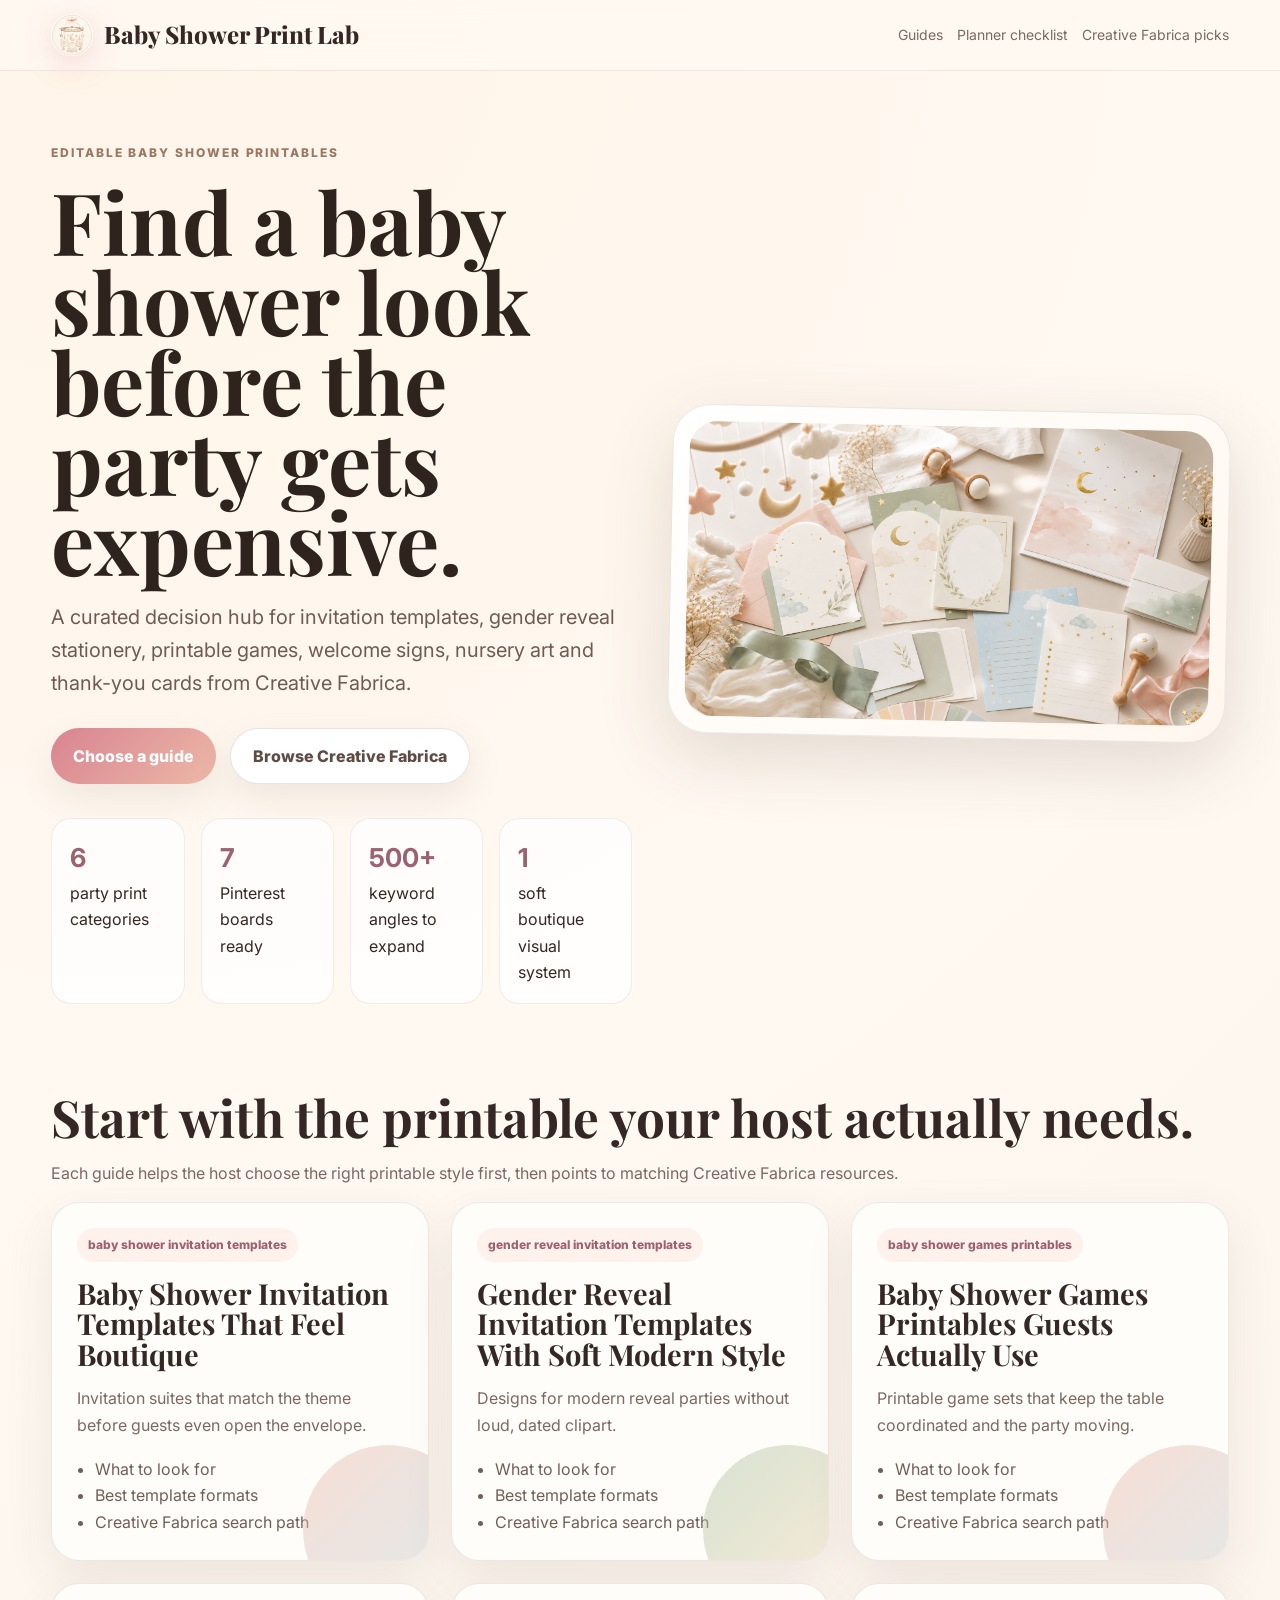
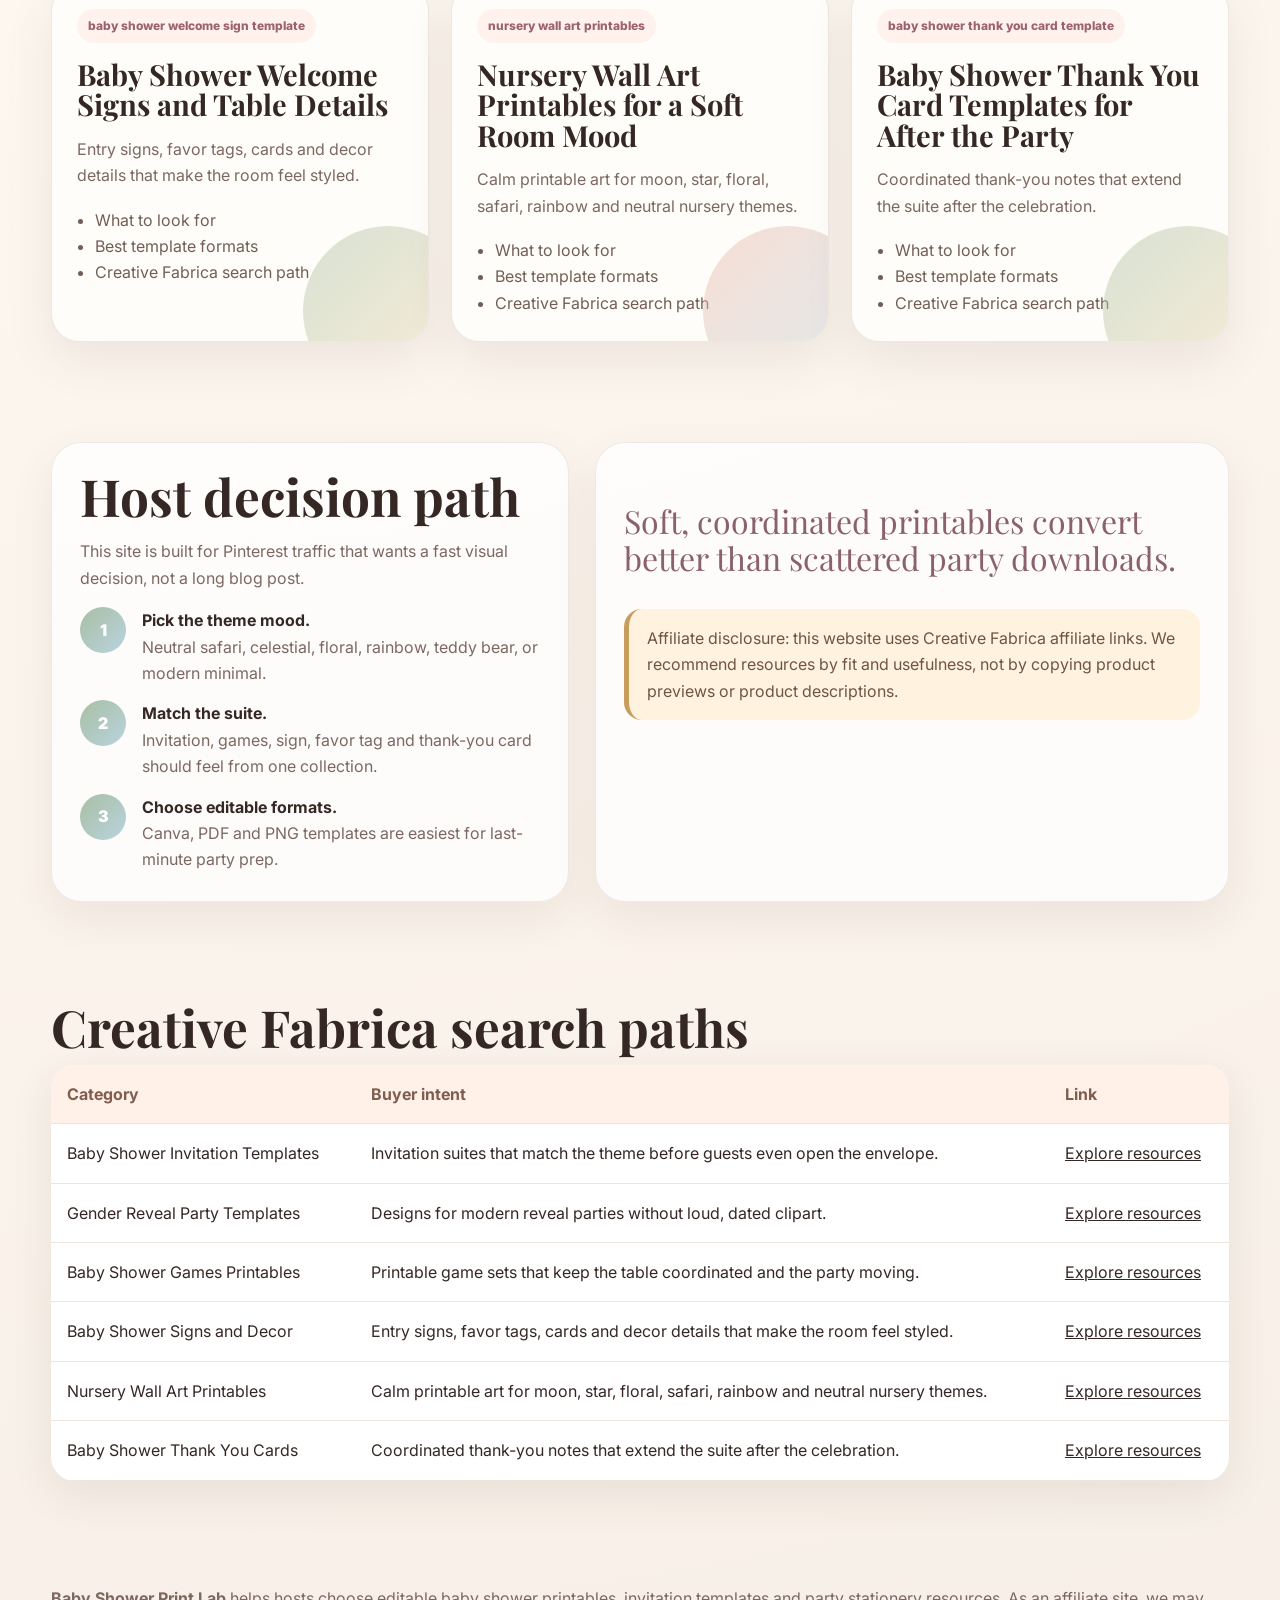
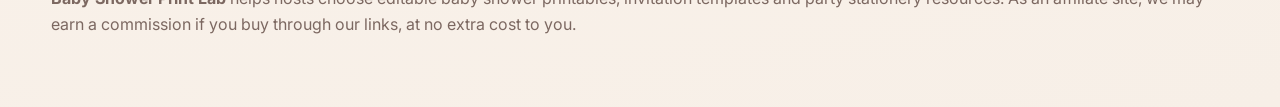
==== index.html @ a2ee2843 "Launch Baby Shower Print Lab static site" ====
<!doctype html><html lang="en"><head><meta charset="utf-8"><meta name="viewport" content="width=device-width,initial-scale=1"><title>Baby Shower Print Lab | Baby Shower Templates and Printables</title><meta name="description" content="Curated baby shower invitation templates, printable games, signs, nursery art and thank-you card resources for Pinterest hosts."><link rel="canonical" href="https://olegmat74.github.io/baby-shower-print-lab/"><meta property="og:title" content="Baby Shower Print Lab | Baby Shower Templates and Printables"><meta property="og:description" content="Curated baby shower invitation templates, printable games, signs, nursery art and thank-you card resources for Pinterest hosts."><meta property="og:image" content="https://olegmat74.github.io/baby-shower-print-lab/assets/images/cover-editorial.png"><link rel="preconnect" href="https://fonts.googleapis.com"><link rel="preconnect" href="https://fonts.gstatic.com" crossorigin><link href="https://fonts.googleapis.com/css2?family=Inter:wght@400;600;700;800;900&family=Playfair+Display:wght@700;800;900&display=swap" rel="stylesheet"><link rel="stylesheet" href="https://olegmat74.github.io/baby-shower-print-lab/assets/style.css"><script type="application/ld+json">{"@context":"https://schema.org","@type":"WebSite","name":"Baby Shower Print Lab","url":"https://olegmat74.github.io/baby-shower-print-lab/"}</script></head><body><nav class="nav"><div class="wrap"><a class="brand" href="https://olegmat74.github.io/baby-shower-print-lab/"><img src="https://olegmat74.github.io/baby-shower-print-lab/assets/images/brand-mark.png" alt="Baby Shower Print Lab mark">Baby Shower Print Lab</a><div class="navlinks"><a href="https://olegmat74.github.io/baby-shower-print-lab/#guides">Guides</a><a href="https://olegmat74.github.io/baby-shower-print-lab/#checklist">Planner checklist</a><a href="https://olegmat74.github.io/baby-shower-print-lab/#resources">Creative Fabrica picks</a></div></div></nav><main><section class="hero"><div class="wrap hero-grid"><div><div class="eyebrow">Editable baby shower printables</div><h1 class="h1">Find a baby shower look before the party gets expensive.</h1><p class="lead">A curated decision hub for invitation templates, gender reveal stationery, printable games, welcome signs, nursery art and thank-you cards from Creative Fabrica.</p><div class="cta-row"><a class="btn primary" href="#guides">Choose a guide</a><a class="btn secondary" rel="sponsored nofollow noopener" href="https://www.creativefabrica.com/ref/11046077/">Browse Creative Fabrica</a></div><div class="proof"><div><b>6</b> party print categories</div><div><b>7</b> Pinterest boards ready</div><div><b>500+</b> keyword angles to expand</div><div><b>1</b> soft boutique visual system</div></div></div><a class="hero-card" href="#guides"><img src="https://olegmat74.github.io/baby-shower-print-lab/assets/images/hero.png" alt="Baby shower stationery flat lay with invitations and printable party templates"></a></div></section><section class="section" id="guides"><div class="wrap"><h2>Start with the printable your host actually needs.</h2><p class="muted">Each guide helps the host choose the right printable style first, then points to matching Creative Fabrica resources.</p><div class="grid"><a class="tile" href="https://olegmat74.github.io/baby-shower-print-lab/baby-shower-invitations/"><span class="tag">baby shower invitation templates</span><h3>Baby Shower Invitation Templates That Feel Boutique</h3><p class="muted">Invitation suites that match the theme before guests even open the envelope.</p><ul class="mini-list"><li>What to look for</li><li>Best template formats</li><li>Creative Fabrica search path</li></ul></a><a class="tile" href="https://olegmat74.github.io/baby-shower-print-lab/gender-reveal-invitations/"><span class="tag">gender reveal invitation templates</span><h3>Gender Reveal Invitation Templates With Soft Modern Style</h3><p class="muted">Designs for modern reveal parties without loud, dated clipart.</p><ul class="mini-list"><li>What to look for</li><li>Best template formats</li><li>Creative Fabrica search path</li></ul></a><a class="tile" href="https://olegmat74.github.io/baby-shower-print-lab/baby-shower-games-printables/"><span class="tag">baby shower games printables</span><h3>Baby Shower Games Printables Guests Actually Use</h3><p class="muted">Printable game sets that keep the table coordinated and the party moving.</p><ul class="mini-list"><li>What to look for</li><li>Best template formats</li><li>Creative Fabrica search path</li></ul></a><a class="tile" href="https://olegmat74.github.io/baby-shower-print-lab/baby-shower-welcome-signs/"><span class="tag">baby shower welcome sign template</span><h3>Baby Shower Welcome Signs and Table Details</h3><p class="muted">Entry signs, favor tags, cards and decor details that make the room feel styled.</p><ul class="mini-list"><li>What to look for</li><li>Best template formats</li><li>Creative Fabrica search path</li></ul></a><a class="tile" href="https://olegmat74.github.io/baby-shower-print-lab/nursery-wall-art-printables/"><span class="tag">nursery wall art printables</span><h3>Nursery Wall Art Printables for a Soft Room Mood</h3><p class="muted">Calm printable art for moon, star, floral, safari, rainbow and neutral nursery themes.</p><ul class="mini-list"><li>What to look for</li><li>Best template formats</li><li>Creative Fabrica search path</li></ul></a><a class="tile" href="https://olegmat74.github.io/baby-shower-print-lab/baby-shower-thank-you-cards/"><span class="tag">baby shower thank you card template</span><h3>Baby Shower Thank You Card Templates for After the Party</h3><p class="muted">Coordinated thank-you notes that extend the suite after the celebration.</p><ul class="mini-list"><li>What to look for</li><li>Best template formats</li><li>Creative Fabrica search path</li></ul></a></div></div></section><section class="section" id="checklist"><div class="wrap split"><div class="panel"><h2>Host decision path</h2><p class="muted">This site is built for Pinterest traffic that wants a fast visual decision, not a long blog post.</p><div class="steps"><div class="step"><div><strong>Pick the theme mood.</strong><br><span class="muted">Neutral safari, celestial, floral, rainbow, teddy bear, or modern minimal.</span></div></div><div class="step"><div><strong>Match the suite.</strong><br><span class="muted">Invitation, games, sign, favor tag and thank-you card should feel from one collection.</span></div></div><div class="step"><div><strong>Choose editable formats.</strong><br><span class="muted">Canva, PDF and PNG templates are easiest for last-minute party prep.</span></div></div></div></div><div class="panel"><p class="quote">Soft, coordinated printables convert better than scattered party downloads.</p><p class="disclosure">Affiliate disclosure: this website uses Creative Fabrica affiliate links. We recommend resources by fit and usefulness, not by copying product previews or product descriptions.</p></div></div></section><section class="section" id="resources"><div class="wrap"><h2>Creative Fabrica search paths</h2><table class="resource-table"><thead><tr><th>Category</th><th>Buyer intent</th><th>Link</th></tr></thead><tbody><tr><td data-label="Category">Baby Shower Invitation Templates</td><td data-label="Buyer intent">Invitation suites that match the theme before guests even open the envelope.</td><td data-label="Link"><a rel="sponsored nofollow noopener" href="https://www.creativefabrica.com/search/?query=baby%20shower%20invitation&ref=11046077">Explore resources</a></td></tr><tr><td data-label="Category">Gender Reveal Party Templates</td><td data-label="Buyer intent">Designs for modern reveal parties without loud, dated clipart.</td><td data-label="Link"><a rel="sponsored nofollow noopener" href="https://www.creativefabrica.com/search/?query=gender%20reveal%20invitation&ref=11046077">Explore resources</a></td></tr><tr><td data-label="Category">Baby Shower Games Printables</td><td data-label="Buyer intent">Printable game sets that keep the table coordinated and the party moving.</td><td data-label="Link"><a rel="sponsored nofollow noopener" href="https://www.creativefabrica.com/search/?query=baby%20shower%20games&ref=11046077">Explore resources</a></td></tr><tr><td data-label="Category">Baby Shower Signs and Decor</td><td data-label="Buyer intent">Entry signs, favor tags, cards and decor details that make the room feel styled.</td><td data-label="Link"><a rel="sponsored nofollow noopener" href="https://www.creativefabrica.com/search/?query=baby%20shower%20welcome%20sign&ref=11046077">Explore resources</a></td></tr><tr><td data-label="Category">Nursery Wall Art Printables</td><td data-label="Buyer intent">Calm printable art for moon, star, floral, safari, rainbow and neutral nursery themes.</td><td data-label="Link"><a rel="sponsored nofollow noopener" href="https://www.creativefabrica.com/search/?query=nursery%20wall%20art&ref=11046077">Explore resources</a></td></tr><tr><td data-label="Category">Baby Shower Thank You Cards</td><td data-label="Buyer intent">Coordinated thank-you notes that extend the suite after the celebration.</td><td data-label="Link"><a rel="sponsored nofollow noopener" href="https://www.creativefabrica.com/search/?query=baby%20shower%20thank%20you%20card&ref=11046077">Explore resources</a></td></tr></tbody></table></div></section></main><footer class="footer"><div class="wrap"><p><strong>Baby Shower Print Lab</strong> helps hosts choose editable baby shower printables, invitation templates and party stationery resources. As an affiliate site, we may earn a commission if you buy through our links, at no extra cost to you.</p></div></footer></body></html>
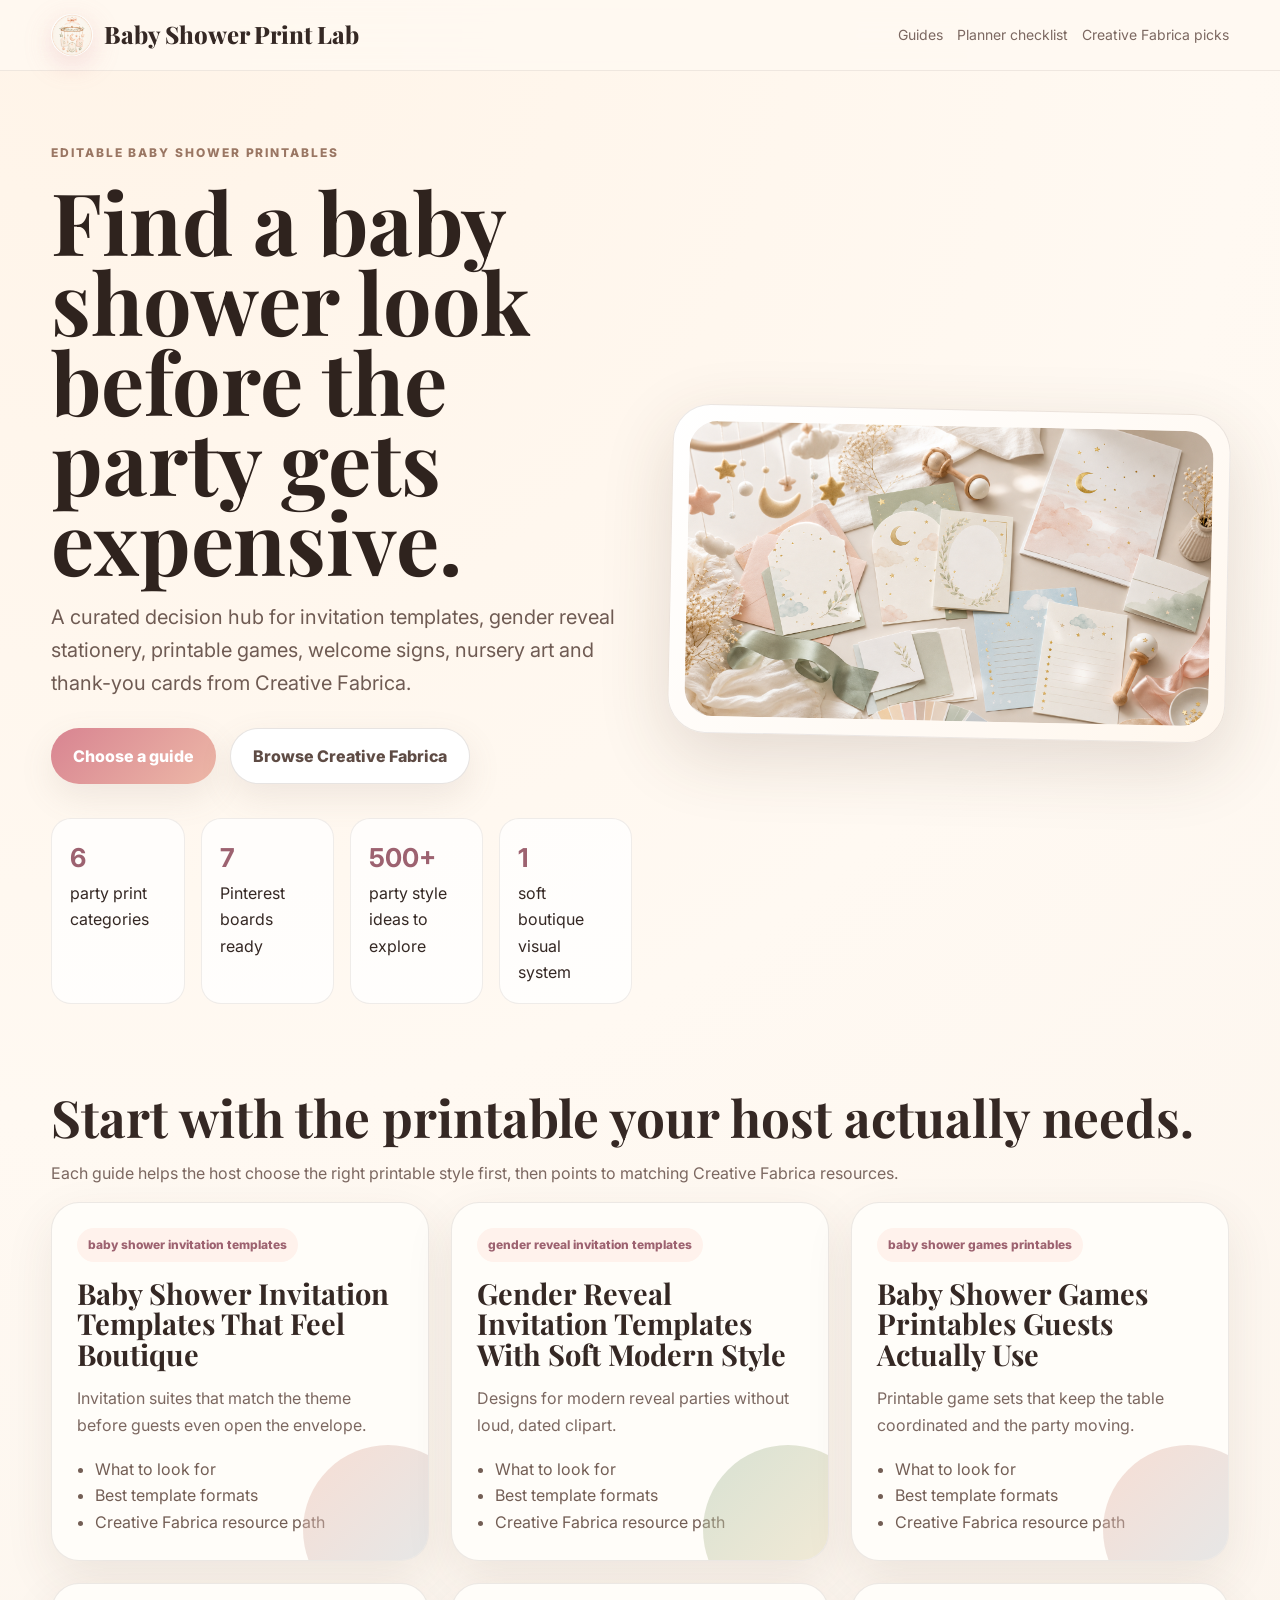
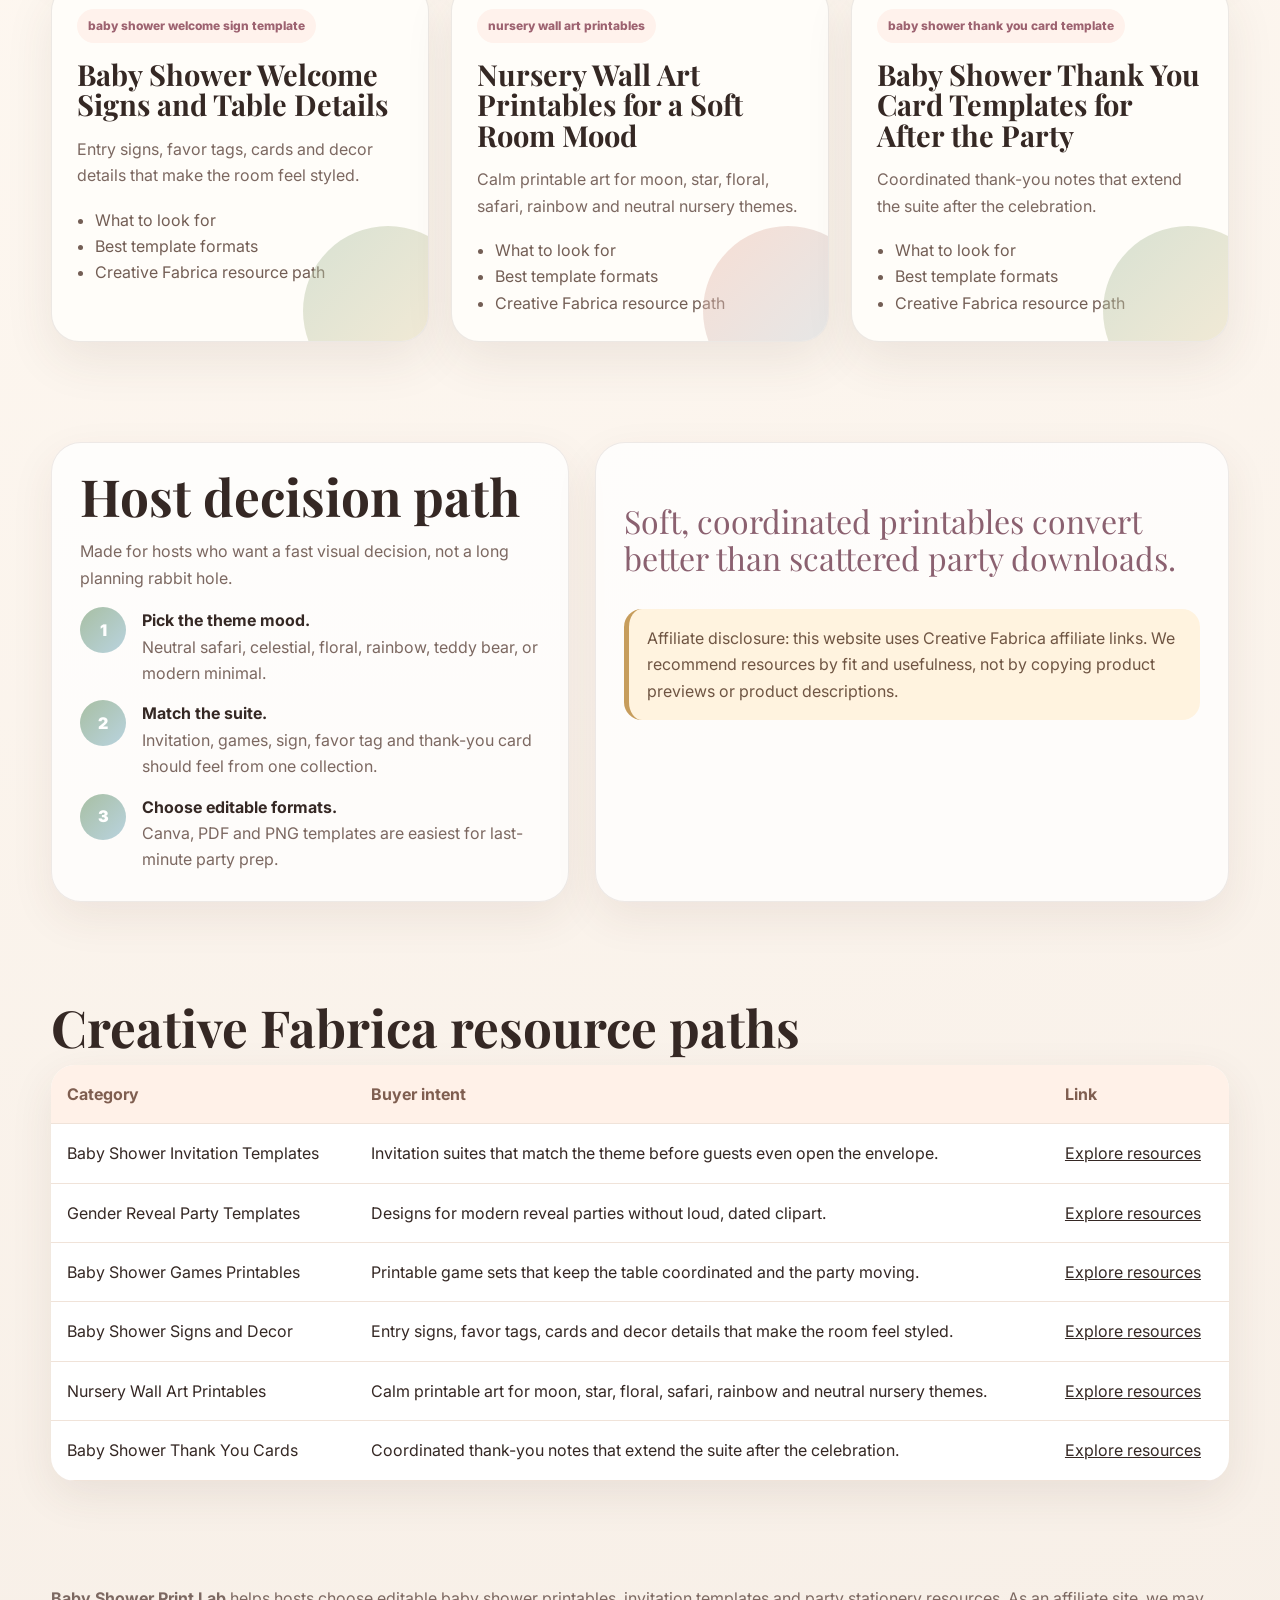
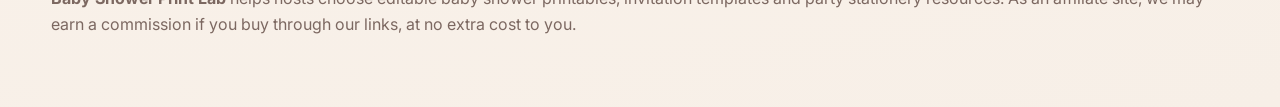
==== commit c9dbcbb2: "Polish visitor-facing copy" ====
--- a/index.html
+++ b/index.html
@@ -1 +1 @@
-<!doctype html><html lang="en"><head><meta charset="utf-8"><meta name="viewport" content="width=device-width,initial-scale=1"><title>Baby Shower Print Lab | Baby Shower Templates and Printables</title><meta name="description" content="Curated baby shower invitation templates, printable games, signs, nursery art and thank-you card resources for Pinterest hosts."><link rel="canonical" href="https://olegmat74.github.io/baby-shower-print-lab/"><meta property="og:title" content="Baby Shower Print Lab | Baby Shower Templates and Printables"><meta property="og:description" content="Curated baby shower invitation templates, printable games, signs, nursery art and thank-you card resources for Pinterest hosts."><meta property="og:image" content="https://olegmat74.github.io/baby-shower-print-lab/assets/images/cover-editorial.png"><link rel="preconnect" href="https://fonts.googleapis.com"><link rel="preconnect" href="https://fonts.gstatic.com" crossorigin><link href="https://fonts.googleapis.com/css2?family=Inter:wght@400;600;700;800;900&family=Playfair+Display:wght@700;800;900&display=swap" rel="stylesheet"><link rel="stylesheet" href="https://olegmat74.github.io/baby-shower-print-lab/assets/style.css"><script type="application/ld+json">{"@context":"https://schema.org","@type":"WebSite","name":"Baby Shower Print Lab","url":"https://olegmat74.github.io/baby-shower-print-lab/"}</script></head><body><nav class="nav"><div class="wrap"><a class="brand" href="https://olegmat74.github.io/baby-shower-print-lab/"><img src="https://olegmat74.github.io/baby-shower-print-lab/assets/images/brand-mark.png" alt="Baby Shower Print Lab mark">Baby Shower Print Lab</a><div class="navlinks"><a href="https://olegmat74.github.io/baby-shower-print-lab/#guides">Guides</a><a href="https://olegmat74.github.io/baby-shower-print-lab/#checklist">Planner checklist</a><a href="https://olegmat74.github.io/baby-shower-print-lab/#resources">Creative Fabrica picks</a></div></div></nav><main><section class="hero"><div class="wrap hero-grid"><div><div class="eyebrow">Editable baby shower printables</div><h1 class="h1">Find a baby shower look before the party gets expensive.</h1><p class="lead">A curated decision hub for invitation templates, gender reveal stationery, printable games, welcome signs, nursery art and thank-you cards from Creative Fabrica.</p><div class="cta-row"><a class="btn primary" href="#guides">Choose a guide</a><a class="btn secondary" rel="sponsored nofollow noopener" href="https://www.creativefabrica.com/ref/11046077/">Browse Creative Fabrica</a></div><div class="proof"><div><b>6</b> party print categories</div><div><b>7</b> Pinterest boards ready</div><div><b>500+</b> keyword angles to expand</div><div><b>1</b> soft boutique visual system</div></div></div><a class="hero-card" href="#guides"><img src="https://olegmat74.github.io/baby-shower-print-lab/assets/images/hero.png" alt="Baby shower stationery flat lay with invitations and printable party templates"></a></div></section><section class="section" id="guides"><div class="wrap"><h2>Start with the printable your host actually needs.</h2><p class="muted">Each guide helps the host choose the right printable style first, then points to matching Creative Fabrica resources.</p><div class="grid"><a class="tile" href="https://olegmat74.github.io/baby-shower-print-lab/baby-shower-invitations/"><span class="tag">baby shower invitation templates</span><h3>Baby Shower Invitation Templates That Feel Boutique</h3><p class="muted">Invitation suites that match the theme before guests even open the envelope.</p><ul class="mini-list"><li>What to look for</li><li>Best template formats</li><li>Creative Fabrica search path</li></ul></a><a class="tile" href="https://olegmat74.github.io/baby-shower-print-lab/gender-reveal-invitations/"><span class="tag">gender reveal invitation templates</span><h3>Gender Reveal Invitation Templates With Soft Modern Style</h3><p class="muted">Designs for modern reveal parties without loud, dated clipart.</p><ul class="mini-list"><li>What to look for</li><li>Best template formats</li><li>Creative Fabrica search path</li></ul></a><a class="tile" href="https://olegmat74.github.io/baby-shower-print-lab/baby-shower-games-printables/"><span class="tag">baby shower games printables</span><h3>Baby Shower Games Printables Guests Actually Use</h3><p class="muted">Printable game sets that keep the table coordinated and the party moving.</p><ul class="mini-list"><li>What to look for</li><li>Best template formats</li><li>Creative Fabrica search path</li></ul></a><a class="tile" href="https://olegmat74.github.io/baby-shower-print-lab/baby-shower-welcome-signs/"><span class="tag">baby shower welcome sign template</span><h3>Baby Shower Welcome Signs and Table Details</h3><p class="muted">Entry signs, favor tags, cards and decor details that make the room feel styled.</p><ul class="mini-list"><li>What to look for</li><li>Best template formats</li><li>Creative Fabrica search path</li></ul></a><a class="tile" href="https://olegmat74.github.io/baby-shower-print-lab/nursery-wall-art-printables/"><span class="tag">nursery wall art printables</span><h3>Nursery Wall Art Printables for a Soft Room Mood</h3><p class="muted">Calm printable art for moon, star, floral, safari, rainbow and neutral nursery themes.</p><ul class="mini-list"><li>What to look for</li><li>Best template formats</li><li>Creative Fabrica search path</li></ul></a><a class="tile" href="https://olegmat74.github.io/baby-shower-print-lab/baby-shower-thank-you-cards/"><span class="tag">baby shower thank you card template</span><h3>Baby Shower Thank You Card Templates for After the Party</h3><p class="muted">Coordinated thank-you notes that extend the suite after the celebration.</p><ul class="mini-list"><li>What to look for</li><li>Best template formats</li><li>Creative Fabrica search path</li></ul></a></div></div></section><section class="section" id="checklist"><div class="wrap split"><div class="panel"><h2>Host decision path</h2><p class="muted">This site is built for Pinterest traffic that wants a fast visual decision, not a long blog post.</p><div class="steps"><div class="step"><div><strong>Pick the theme mood.</strong><br><span class="muted">Neutral safari, celestial, floral, rainbow, teddy bear, or modern minimal.</span></div></div><div class="step"><div><strong>Match the suite.</strong><br><span class="muted">Invitation, games, sign, favor tag and thank-you card should feel from one collection.</span></div></div><div class="step"><div><strong>Choose editable formats.</strong><br><span class="muted">Canva, PDF and PNG templates are easiest for last-minute party prep.</span></div></div></div></div><div class="panel"><p class="quote">Soft, coordinated printables convert better than scattered party downloads.</p><p class="disclosure">Affiliate disclosure: this website uses Creative Fabrica affiliate links. We recommend resources by fit and usefulness, not by copying product previews or product descriptions.</p></div></div></section><section class="section" id="resources"><div class="wrap"><h2>Creative Fabrica search paths</h2><table class="resource-table"><thead><tr><th>Category</th><th>Buyer intent</th><th>Link</th></tr></thead><tbody><tr><td data-label="Category">Baby Shower Invitation Templates</td><td data-label="Buyer intent">Invitation suites that match the theme before guests even open the envelope.</td><td data-label="Link"><a rel="sponsored nofollow noopener" href="https://www.creativefabrica.com/search/?query=baby%20shower%20invitation&ref=11046077">Explore resources</a></td></tr><tr><td data-label="Category">Gender Reveal Party Templates</td><td data-label="Buyer intent">Designs for modern reveal parties without loud, dated clipart.</td><td data-label="Link"><a rel="sponsored nofollow noopener" href="https://www.creativefabrica.com/search/?query=gender%20reveal%20invitation&ref=11046077">Explore resources</a></td></tr><tr><td data-label="Category">Baby Shower Games Printables</td><td data-label="Buyer intent">Printable game sets that keep the table coordinated and the party moving.</td><td data-label="Link"><a rel="sponsored nofollow noopener" href="https://www.creativefabrica.com/search/?query=baby%20shower%20games&ref=11046077">Explore resources</a></td></tr><tr><td data-label="Category">Baby Shower Signs and Decor</td><td data-label="Buyer intent">Entry signs, favor tags, cards and decor details that make the room feel styled.</td><td data-label="Link"><a rel="sponsored nofollow noopener" href="https://www.creativefabrica.com/search/?query=baby%20shower%20welcome%20sign&ref=11046077">Explore resources</a></td></tr><tr><td data-label="Category">Nursery Wall Art Printables</td><td data-label="Buyer intent">Calm printable art for moon, star, floral, safari, rainbow and neutral nursery themes.</td><td data-label="Link"><a rel="sponsored nofollow noopener" href="https://www.creativefabrica.com/search/?query=nursery%20wall%20art&ref=11046077">Explore resources</a></td></tr><tr><td data-label="Category">Baby Shower Thank You Cards</td><td data-label="Buyer intent">Coordinated thank-you notes that extend the suite after the celebration.</td><td data-label="Link"><a rel="sponsored nofollow noopener" href="https://www.creativefabrica.com/search/?query=baby%20shower%20thank%20you%20card&ref=11046077">Explore resources</a></td></tr></tbody></table></div></section></main><footer class="footer"><div class="wrap"><p><strong>Baby Shower Print Lab</strong> helps hosts choose editable baby shower printables, invitation templates and party stationery resources. As an affiliate site, we may earn a commission if you buy through our links, at no extra cost to you.</p></div></footer></body></html>+<!doctype html><html lang="en"><head><meta charset="utf-8"><meta name="viewport" content="width=device-width,initial-scale=1"><title>Baby Shower Print Lab | Baby Shower Templates and Printables</title><meta name="description" content="Curated baby shower invitation templates, printable games, signs, nursery art and thank-you card resources for Pinterest hosts."><link rel="canonical" href="https://olegmat74.github.io/baby-shower-print-lab/"><meta property="og:title" content="Baby Shower Print Lab | Baby Shower Templates and Printables"><meta property="og:description" content="Curated baby shower invitation templates, printable games, signs, nursery art and thank-you card resources for Pinterest hosts."><meta property="og:image" content="https://olegmat74.github.io/baby-shower-print-lab/assets/images/cover-editorial.png"><link rel="preconnect" href="https://fonts.googleapis.com"><link rel="preconnect" href="https://fonts.gstatic.com" crossorigin><link href="https://fonts.googleapis.com/css2?family=Inter:wght@400;600;700;800;900&family=Playfair+Display:wght@700;800;900&display=swap" rel="stylesheet"><link rel="stylesheet" href="https://olegmat74.github.io/baby-shower-print-lab/assets/style.css"><script type="application/ld+json">{"@context":"https://schema.org","@type":"WebSite","name":"Baby Shower Print Lab","url":"https://olegmat74.github.io/baby-shower-print-lab/"}</script></head><body><nav class="nav"><div class="wrap"><a class="brand" href="https://olegmat74.github.io/baby-shower-print-lab/"><img src="https://olegmat74.github.io/baby-shower-print-lab/assets/images/brand-mark.png" alt="Baby Shower Print Lab mark">Baby Shower Print Lab</a><div class="navlinks"><a href="https://olegmat74.github.io/baby-shower-print-lab/#guides">Guides</a><a href="https://olegmat74.github.io/baby-shower-print-lab/#checklist">Planner checklist</a><a href="https://olegmat74.github.io/baby-shower-print-lab/#resources">Creative Fabrica picks</a></div></div></nav><main><section class="hero"><div class="wrap hero-grid"><div><div class="eyebrow">Editable baby shower printables</div><h1 class="h1">Find a baby shower look before the party gets expensive.</h1><p class="lead">A curated decision hub for invitation templates, gender reveal stationery, printable games, welcome signs, nursery art and thank-you cards from Creative Fabrica.</p><div class="cta-row"><a class="btn primary" href="#guides">Choose a guide</a><a class="btn secondary" rel="sponsored nofollow noopener" href="https://www.creativefabrica.com/ref/11046077/">Browse Creative Fabrica</a></div><div class="proof"><div><b>6</b> party print categories</div><div><b>7</b> Pinterest boards ready</div><div><b>500+</b> party style ideas to explore</div><div><b>1</b> soft boutique visual system</div></div></div><a class="hero-card" href="#guides"><img src="https://olegmat74.github.io/baby-shower-print-lab/assets/images/hero.png" alt="Baby shower stationery flat lay with invitations and printable party templates"></a></div></section><section class="section" id="guides"><div class="wrap"><h2>Start with the printable your host actually needs.</h2><p class="muted">Each guide helps the host choose the right printable style first, then points to matching Creative Fabrica resources.</p><div class="grid"><a class="tile" href="https://olegmat74.github.io/baby-shower-print-lab/baby-shower-invitations/"><span class="tag">baby shower invitation templates</span><h3>Baby Shower Invitation Templates That Feel Boutique</h3><p class="muted">Invitation suites that match the theme before guests even open the envelope.</p><ul class="mini-list"><li>What to look for</li><li>Best template formats</li><li>Creative Fabrica resource path</li></ul></a><a class="tile" href="https://olegmat74.github.io/baby-shower-print-lab/gender-reveal-invitations/"><span class="tag">gender reveal invitation templates</span><h3>Gender Reveal Invitation Templates With Soft Modern Style</h3><p class="muted">Designs for modern reveal parties without loud, dated clipart.</p><ul class="mini-list"><li>What to look for</li><li>Best template formats</li><li>Creative Fabrica resource path</li></ul></a><a class="tile" href="https://olegmat74.github.io/baby-shower-print-lab/baby-shower-games-printables/"><span class="tag">baby shower games printables</span><h3>Baby Shower Games Printables Guests Actually Use</h3><p class="muted">Printable game sets that keep the table coordinated and the party moving.</p><ul class="mini-list"><li>What to look for</li><li>Best template formats</li><li>Creative Fabrica resource path</li></ul></a><a class="tile" href="https://olegmat74.github.io/baby-shower-print-lab/baby-shower-welcome-signs/"><span class="tag">baby shower welcome sign template</span><h3>Baby Shower Welcome Signs and Table Details</h3><p class="muted">Entry signs, favor tags, cards and decor details that make the room feel styled.</p><ul class="mini-list"><li>What to look for</li><li>Best template formats</li><li>Creative Fabrica resource path</li></ul></a><a class="tile" href="https://olegmat74.github.io/baby-shower-print-lab/nursery-wall-art-printables/"><span class="tag">nursery wall art printables</span><h3>Nursery Wall Art Printables for a Soft Room Mood</h3><p class="muted">Calm printable art for moon, star, floral, safari, rainbow and neutral nursery themes.</p><ul class="mini-list"><li>What to look for</li><li>Best template formats</li><li>Creative Fabrica resource path</li></ul></a><a class="tile" href="https://olegmat74.github.io/baby-shower-print-lab/baby-shower-thank-you-cards/"><span class="tag">baby shower thank you card template</span><h3>Baby Shower Thank You Card Templates for After the Party</h3><p class="muted">Coordinated thank-you notes that extend the suite after the celebration.</p><ul class="mini-list"><li>What to look for</li><li>Best template formats</li><li>Creative Fabrica resource path</li></ul></a></div></div></section><section class="section" id="checklist"><div class="wrap split"><div class="panel"><h2>Host decision path</h2><p class="muted">Made for hosts who want a fast visual decision, not a long planning rabbit hole.</p><div class="steps"><div class="step"><div><strong>Pick the theme mood.</strong><br><span class="muted">Neutral safari, celestial, floral, rainbow, teddy bear, or modern minimal.</span></div></div><div class="step"><div><strong>Match the suite.</strong><br><span class="muted">Invitation, games, sign, favor tag and thank-you card should feel from one collection.</span></div></div><div class="step"><div><strong>Choose editable formats.</strong><br><span class="muted">Canva, PDF and PNG templates are easiest for last-minute party prep.</span></div></div></div></div><div class="panel"><p class="quote">Soft, coordinated printables convert better than scattered party downloads.</p><p class="disclosure">Affiliate disclosure: this website uses Creative Fabrica affiliate links. We recommend resources by fit and usefulness, not by copying product previews or product descriptions.</p></div></div></section><section class="section" id="resources"><div class="wrap"><h2>Creative Fabrica resource paths</h2><table class="resource-table"><thead><tr><th>Category</th><th>Buyer intent</th><th>Link</th></tr></thead><tbody><tr><td data-label="Category">Baby Shower Invitation Templates</td><td data-label="Buyer intent">Invitation suites that match the theme before guests even open the envelope.</td><td data-label="Link"><a rel="sponsored nofollow noopener" href="https://www.creativefabrica.com/search/?query=baby%20shower%20invitation&ref=11046077">Explore resources</a></td></tr><tr><td data-label="Category">Gender Reveal Party Templates</td><td data-label="Buyer intent">Designs for modern reveal parties without loud, dated clipart.</td><td data-label="Link"><a rel="sponsored nofollow noopener" href="https://www.creativefabrica.com/search/?query=gender%20reveal%20invitation&ref=11046077">Explore resources</a></td></tr><tr><td data-label="Category">Baby Shower Games Printables</td><td data-label="Buyer intent">Printable game sets that keep the table coordinated and the party moving.</td><td data-label="Link"><a rel="sponsored nofollow noopener" href="https://www.creativefabrica.com/search/?query=baby%20shower%20games&ref=11046077">Explore resources</a></td></tr><tr><td data-label="Category">Baby Shower Signs and Decor</td><td data-label="Buyer intent">Entry signs, favor tags, cards and decor details that make the room feel styled.</td><td data-label="Link"><a rel="sponsored nofollow noopener" href="https://www.creativefabrica.com/search/?query=baby%20shower%20welcome%20sign&ref=11046077">Explore resources</a></td></tr><tr><td data-label="Category">Nursery Wall Art Printables</td><td data-label="Buyer intent">Calm printable art for moon, star, floral, safari, rainbow and neutral nursery themes.</td><td data-label="Link"><a rel="sponsored nofollow noopener" href="https://www.creativefabrica.com/search/?query=nursery%20wall%20art&ref=11046077">Explore resources</a></td></tr><tr><td data-label="Category">Baby Shower Thank You Cards</td><td data-label="Buyer intent">Coordinated thank-you notes that extend the suite after the celebration.</td><td data-label="Link"><a rel="sponsored nofollow noopener" href="https://www.creativefabrica.com/search/?query=baby%20shower%20thank%20you%20card&ref=11046077">Explore resources</a></td></tr></tbody></table></div></section></main><footer class="footer"><div class="wrap"><p><strong>Baby Shower Print Lab</strong> helps hosts choose editable baby shower printables, invitation templates and party stationery resources. As an affiliate site, we may earn a commission if you buy through our links, at no extra cost to you.</p></div></footer></body></html>
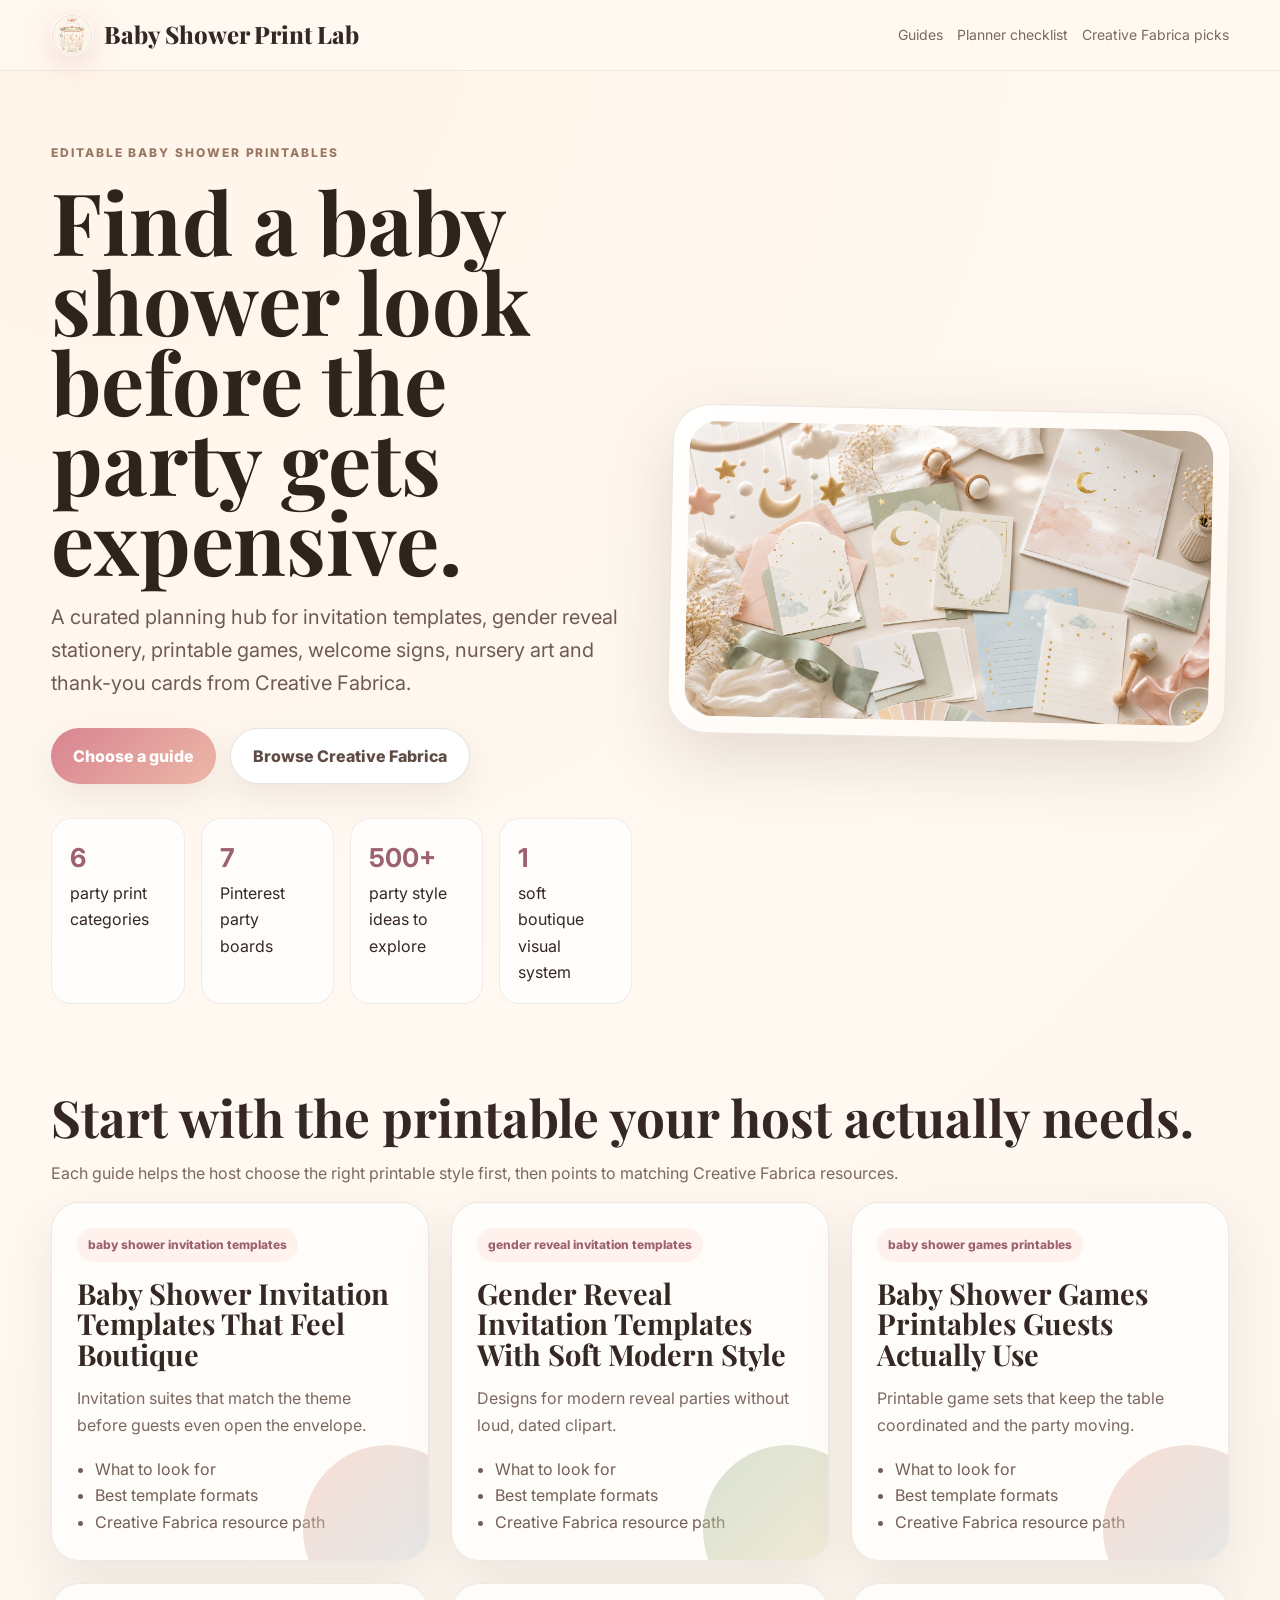
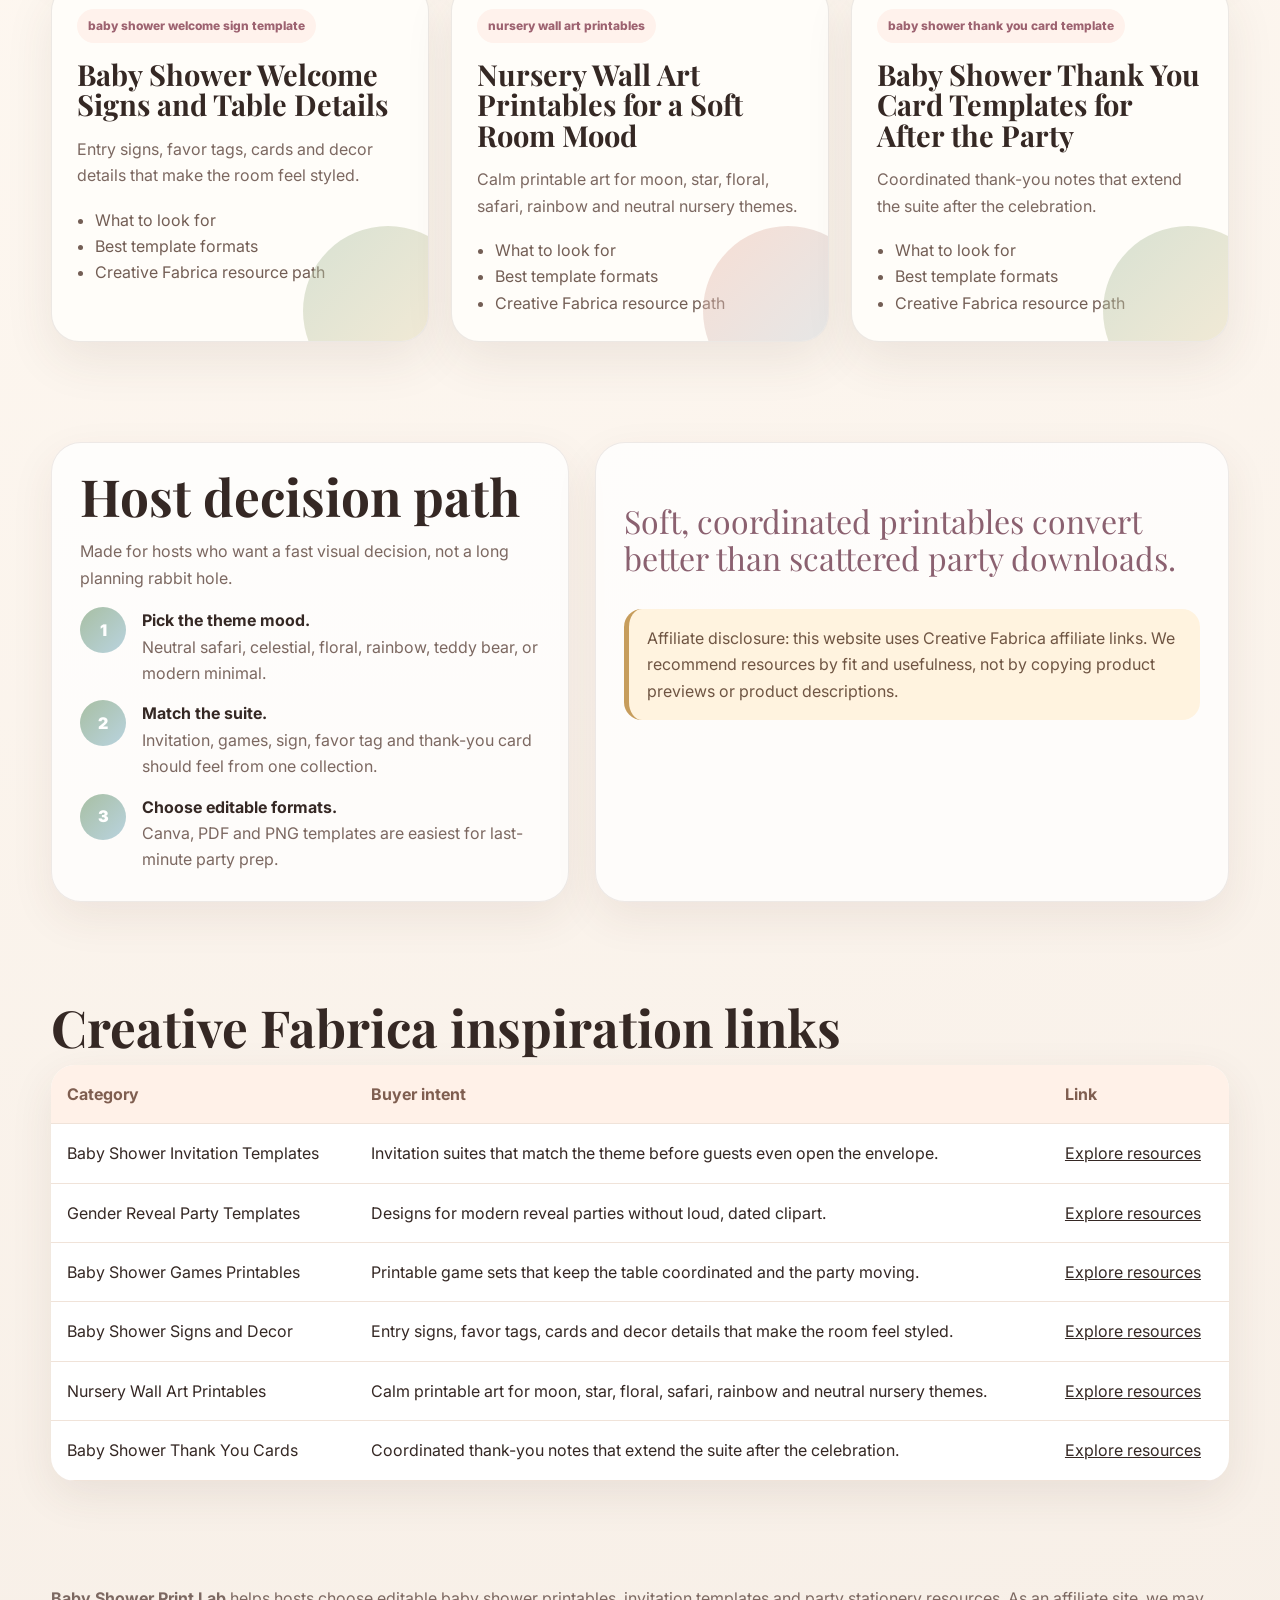
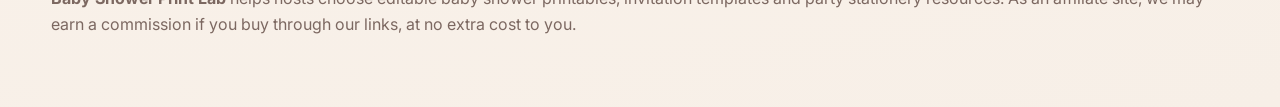
==== commit 27d90705: "Full portfolio audit hardening 2026-07-14" ====
--- a/index.html
+++ b/index.html
@@ -1 +1 @@
-<!doctype html><html lang="en"><head><meta charset="utf-8"><meta name="viewport" content="width=device-width,initial-scale=1"><title>Baby Shower Print Lab | Baby Shower Templates and Printables</title><meta name="description" content="Curated baby shower invitation templates, printable games, signs, nursery art and thank-you card resources for Pinterest hosts."><link rel="canonical" href="https://olegmat74.github.io/baby-shower-print-lab/"><meta property="og:title" content="Baby Shower Print Lab | Baby Shower Templates and Printables"><meta property="og:description" content="Curated baby shower invitation templates, printable games, signs, nursery art and thank-you card resources for Pinterest hosts."><meta property="og:image" content="https://olegmat74.github.io/baby-shower-print-lab/assets/images/cover-editorial.png"><link rel="preconnect" href="https://fonts.googleapis.com"><link rel="preconnect" href="https://fonts.gstatic.com" crossorigin><link href="https://fonts.googleapis.com/css2?family=Inter:wght@400;600;700;800;900&family=Playfair+Display:wght@700;800;900&display=swap" rel="stylesheet"><link rel="stylesheet" href="https://olegmat74.github.io/baby-shower-print-lab/assets/style.css"><script type="application/ld+json">{"@context":"https://schema.org","@type":"WebSite","name":"Baby Shower Print Lab","url":"https://olegmat74.github.io/baby-shower-print-lab/"}</script></head><body><nav class="nav"><div class="wrap"><a class="brand" href="https://olegmat74.github.io/baby-shower-print-lab/"><img src="https://olegmat74.github.io/baby-shower-print-lab/assets/images/brand-mark.png" alt="Baby Shower Print Lab mark">Baby Shower Print Lab</a><div class="navlinks"><a href="https://olegmat74.github.io/baby-shower-print-lab/#guides">Guides</a><a href="https://olegmat74.github.io/baby-shower-print-lab/#checklist">Planner checklist</a><a href="https://olegmat74.github.io/baby-shower-print-lab/#resources">Creative Fabrica picks</a></div></div></nav><main><section class="hero"><div class="wrap hero-grid"><div><div class="eyebrow">Editable baby shower printables</div><h1 class="h1">Find a baby shower look before the party gets expensive.</h1><p class="lead">A curated decision hub for invitation templates, gender reveal stationery, printable games, welcome signs, nursery art and thank-you cards from Creative Fabrica.</p><div class="cta-row"><a class="btn primary" href="#guides">Choose a guide</a><a class="btn secondary" rel="sponsored nofollow noopener" href="https://www.creativefabrica.com/ref/11046077/">Browse Creative Fabrica</a></div><div class="proof"><div><b>6</b> party print categories</div><div><b>7</b> Pinterest boards ready</div><div><b>500+</b> party style ideas to explore</div><div><b>1</b> soft boutique visual system</div></div></div><a class="hero-card" href="#guides"><img src="https://olegmat74.github.io/baby-shower-print-lab/assets/images/hero.png" alt="Baby shower stationery flat lay with invitations and printable party templates"></a></div></section><section class="section" id="guides"><div class="wrap"><h2>Start with the printable your host actually needs.</h2><p class="muted">Each guide helps the host choose the right printable style first, then points to matching Creative Fabrica resources.</p><div class="grid"><a class="tile" href="https://olegmat74.github.io/baby-shower-print-lab/baby-shower-invitations/"><span class="tag">baby shower invitation templates</span><h3>Baby Shower Invitation Templates That Feel Boutique</h3><p class="muted">Invitation suites that match the theme before guests even open the envelope.</p><ul class="mini-list"><li>What to look for</li><li>Best template formats</li><li>Creative Fabrica resource path</li></ul></a><a class="tile" href="https://olegmat74.github.io/baby-shower-print-lab/gender-reveal-invitations/"><span class="tag">gender reveal invitation templates</span><h3>Gender Reveal Invitation Templates With Soft Modern Style</h3><p class="muted">Designs for modern reveal parties without loud, dated clipart.</p><ul class="mini-list"><li>What to look for</li><li>Best template formats</li><li>Creative Fabrica resource path</li></ul></a><a class="tile" href="https://olegmat74.github.io/baby-shower-print-lab/baby-shower-games-printables/"><span class="tag">baby shower games printables</span><h3>Baby Shower Games Printables Guests Actually Use</h3><p class="muted">Printable game sets that keep the table coordinated and the party moving.</p><ul class="mini-list"><li>What to look for</li><li>Best template formats</li><li>Creative Fabrica resource path</li></ul></a><a class="tile" href="https://olegmat74.github.io/baby-shower-print-lab/baby-shower-welcome-signs/"><span class="tag">baby shower welcome sign template</span><h3>Baby Shower Welcome Signs and Table Details</h3><p class="muted">Entry signs, favor tags, cards and decor details that make the room feel styled.</p><ul class="mini-list"><li>What to look for</li><li>Best template formats</li><li>Creative Fabrica resource path</li></ul></a><a class="tile" href="https://olegmat74.github.io/baby-shower-print-lab/nursery-wall-art-printables/"><span class="tag">nursery wall art printables</span><h3>Nursery Wall Art Printables for a Soft Room Mood</h3><p class="muted">Calm printable art for moon, star, floral, safari, rainbow and neutral nursery themes.</p><ul class="mini-list"><li>What to look for</li><li>Best template formats</li><li>Creative Fabrica resource path</li></ul></a><a class="tile" href="https://olegmat74.github.io/baby-shower-print-lab/baby-shower-thank-you-cards/"><span class="tag">baby shower thank you card template</span><h3>Baby Shower Thank You Card Templates for After the Party</h3><p class="muted">Coordinated thank-you notes that extend the suite after the celebration.</p><ul class="mini-list"><li>What to look for</li><li>Best template formats</li><li>Creative Fabrica resource path</li></ul></a></div></div></section><section class="section" id="checklist"><div class="wrap split"><div class="panel"><h2>Host decision path</h2><p class="muted">Made for hosts who want a fast visual decision, not a long planning rabbit hole.</p><div class="steps"><div class="step"><div><strong>Pick the theme mood.</strong><br><span class="muted">Neutral safari, celestial, floral, rainbow, teddy bear, or modern minimal.</span></div></div><div class="step"><div><strong>Match the suite.</strong><br><span class="muted">Invitation, games, sign, favor tag and thank-you card should feel from one collection.</span></div></div><div class="step"><div><strong>Choose editable formats.</strong><br><span class="muted">Canva, PDF and PNG templates are easiest for last-minute party prep.</span></div></div></div></div><div class="panel"><p class="quote">Soft, coordinated printables convert better than scattered party downloads.</p><p class="disclosure">Affiliate disclosure: this website uses Creative Fabrica affiliate links. We recommend resources by fit and usefulness, not by copying product previews or product descriptions.</p></div></div></section><section class="section" id="resources"><div class="wrap"><h2>Creative Fabrica resource paths</h2><table class="resource-table"><thead><tr><th>Category</th><th>Buyer intent</th><th>Link</th></tr></thead><tbody><tr><td data-label="Category">Baby Shower Invitation Templates</td><td data-label="Buyer intent">Invitation suites that match the theme before guests even open the envelope.</td><td data-label="Link"><a rel="sponsored nofollow noopener" href="https://www.creativefabrica.com/search/?query=baby%20shower%20invitation&ref=11046077">Explore resources</a></td></tr><tr><td data-label="Category">Gender Reveal Party Templates</td><td data-label="Buyer intent">Designs for modern reveal parties without loud, dated clipart.</td><td data-label="Link"><a rel="sponsored nofollow noopener" href="https://www.creativefabrica.com/search/?query=gender%20reveal%20invitation&ref=11046077">Explore resources</a></td></tr><tr><td data-label="Category">Baby Shower Games Printables</td><td data-label="Buyer intent">Printable game sets that keep the table coordinated and the party moving.</td><td data-label="Link"><a rel="sponsored nofollow noopener" href="https://www.creativefabrica.com/search/?query=baby%20shower%20games&ref=11046077">Explore resources</a></td></tr><tr><td data-label="Category">Baby Shower Signs and Decor</td><td data-label="Buyer intent">Entry signs, favor tags, cards and decor details that make the room feel styled.</td><td data-label="Link"><a rel="sponsored nofollow noopener" href="https://www.creativefabrica.com/search/?query=baby%20shower%20welcome%20sign&ref=11046077">Explore resources</a></td></tr><tr><td data-label="Category">Nursery Wall Art Printables</td><td data-label="Buyer intent">Calm printable art for moon, star, floral, safari, rainbow and neutral nursery themes.</td><td data-label="Link"><a rel="sponsored nofollow noopener" href="https://www.creativefabrica.com/search/?query=nursery%20wall%20art&ref=11046077">Explore resources</a></td></tr><tr><td data-label="Category">Baby Shower Thank You Cards</td><td data-label="Buyer intent">Coordinated thank-you notes that extend the suite after the celebration.</td><td data-label="Link"><a rel="sponsored nofollow noopener" href="https://www.creativefabrica.com/search/?query=baby%20shower%20thank%20you%20card&ref=11046077">Explore resources</a></td></tr></tbody></table></div></section></main><footer class="footer"><div class="wrap"><p><strong>Baby Shower Print Lab</strong> helps hosts choose editable baby shower printables, invitation templates and party stationery resources. As an affiliate site, we may earn a commission if you buy through our links, at no extra cost to you.</p></div></footer></body></html>+<!doctype html><html lang="en"><head><meta charset="utf-8"><meta name="viewport" content="width=device-width,initial-scale=1"><title>Baby Shower Print Lab | Baby Shower Templates and Printables</title><meta name="description" content="Curated baby shower invitation templates, printable games, signs, nursery art and thank-you card resources for party hosts."><link rel="canonical" href="https://olegmat74.github.io/baby-shower-print-lab/"><meta property="og:title" content="Baby Shower Print Lab | Baby Shower Templates and Printables"><meta property="og:description" content="Curated baby shower invitation templates, printable games, signs, nursery art and thank-you card resources for party hosts."><meta property="og:image" content="https://olegmat74.github.io/baby-shower-print-lab/assets/images/cover-editorial.png"><link rel="preconnect" href="https://fonts.googleapis.com"><link rel="preconnect" href="https://fonts.gstatic.com" crossorigin><link href="https://fonts.googleapis.com/css2?family=Inter:wght@400;600;700;800;900&family=Playfair+Display:wght@700;800;900&display=swap" rel="stylesheet"><link rel="stylesheet" href="https://olegmat74.github.io/baby-shower-print-lab/assets/style.css"><script type="application/ld+json">{"@context":"https://schema.org","@type":"WebSite","name":"Baby Shower Print Lab","url":"https://olegmat74.github.io/baby-shower-print-lab/"}</script></head><body><nav class="nav"><div class="wrap"><a class="brand" href="https://olegmat74.github.io/baby-shower-print-lab/"><img src="https://olegmat74.github.io/baby-shower-print-lab/assets/images/brand-mark.png" alt="Baby Shower Print Lab mark">Baby Shower Print Lab</a><div class="navlinks"><a href="https://olegmat74.github.io/baby-shower-print-lab/#guides">Guides</a><a href="https://olegmat74.github.io/baby-shower-print-lab/#checklist">Planner checklist</a><a href="https://olegmat74.github.io/baby-shower-print-lab/#resources">Creative Fabrica picks</a></div></div></nav><main><section class="hero"><div class="wrap hero-grid"><div><div class="eyebrow">Editable baby shower printables</div><h1 class="h1">Find a baby shower look before the party gets expensive.</h1><p class="lead">A curated planning hub for invitation templates, gender reveal stationery, printable games, welcome signs, nursery art and thank-you cards from Creative Fabrica.</p><div class="cta-row"><a class="btn primary" href="#guides">Choose a guide</a><a class="btn secondary" rel="sponsored nofollow noopener" href="https://www.creativefabrica.com/ref/11046077/">Browse Creative Fabrica</a></div><div class="proof"><div><b>6</b> party print categories</div><div><b>7</b> Pinterest party boards</div><div><b>500+</b> party style ideas to explore</div><div><b>1</b> soft boutique visual system</div></div></div><a class="hero-card" href="#guides"><img src="https://olegmat74.github.io/baby-shower-print-lab/assets/images/hero.png" alt="Baby shower stationery flat lay with invitations and printable party templates"></a></div></section><section class="section" id="guides"><div class="wrap"><h2>Start with the printable your host actually needs.</h2><p class="muted">Each guide helps the host choose the right printable style first, then points to matching Creative Fabrica resources.</p><div class="grid"><a class="tile" href="https://olegmat74.github.io/baby-shower-print-lab/baby-shower-invitations/"><span class="tag">baby shower invitation templates</span><h3>Baby Shower Invitation Templates That Feel Boutique</h3><p class="muted">Invitation suites that match the theme before guests even open the envelope.</p><ul class="mini-list"><li>What to look for</li><li>Best template formats</li><li>Creative Fabrica resource path</li></ul></a><a class="tile" href="https://olegmat74.github.io/baby-shower-print-lab/gender-reveal-invitations/"><span class="tag">gender reveal invitation templates</span><h3>Gender Reveal Invitation Templates With Soft Modern Style</h3><p class="muted">Designs for modern reveal parties without loud, dated clipart.</p><ul class="mini-list"><li>What to look for</li><li>Best template formats</li><li>Creative Fabrica resource path</li></ul></a><a class="tile" href="https://olegmat74.github.io/baby-shower-print-lab/baby-shower-games-printables/"><span class="tag">baby shower games printables</span><h3>Baby Shower Games Printables Guests Actually Use</h3><p class="muted">Printable game sets that keep the table coordinated and the party moving.</p><ul class="mini-list"><li>What to look for</li><li>Best template formats</li><li>Creative Fabrica resource path</li></ul></a><a class="tile" href="https://olegmat74.github.io/baby-shower-print-lab/baby-shower-welcome-signs/"><span class="tag">baby shower welcome sign template</span><h3>Baby Shower Welcome Signs and Table Details</h3><p class="muted">Entry signs, favor tags, cards and decor details that make the room feel styled.</p><ul class="mini-list"><li>What to look for</li><li>Best template formats</li><li>Creative Fabrica resource path</li></ul></a><a class="tile" href="https://olegmat74.github.io/baby-shower-print-lab/nursery-wall-art-printables/"><span class="tag">nursery wall art printables</span><h3>Nursery Wall Art Printables for a Soft Room Mood</h3><p class="muted">Calm printable art for moon, star, floral, safari, rainbow and neutral nursery themes.</p><ul class="mini-list"><li>What to look for</li><li>Best template formats</li><li>Creative Fabrica resource path</li></ul></a><a class="tile" href="https://olegmat74.github.io/baby-shower-print-lab/baby-shower-thank-you-cards/"><span class="tag">baby shower thank you card template</span><h3>Baby Shower Thank You Card Templates for After the Party</h3><p class="muted">Coordinated thank-you notes that extend the suite after the celebration.</p><ul class="mini-list"><li>What to look for</li><li>Best template formats</li><li>Creative Fabrica resource path</li></ul></a></div></div></section><section class="section" id="checklist"><div class="wrap split"><div class="panel"><h2>Host decision path</h2><p class="muted">Made for hosts who want a fast visual decision, not a long planning rabbit hole.</p><div class="steps"><div class="step"><div><strong>Pick the theme mood.</strong><br><span class="muted">Neutral safari, celestial, floral, rainbow, teddy bear, or modern minimal.</span></div></div><div class="step"><div><strong>Match the suite.</strong><br><span class="muted">Invitation, games, sign, favor tag and thank-you card should feel from one collection.</span></div></div><div class="step"><div><strong>Choose editable formats.</strong><br><span class="muted">Canva, PDF and PNG templates are easiest for last-minute party prep.</span></div></div></div></div><div class="panel"><p class="quote">Soft, coordinated printables convert better than scattered party downloads.</p><p class="disclosure">Affiliate disclosure: this website uses Creative Fabrica affiliate links. We recommend resources by fit and usefulness, not by copying product previews or product descriptions.</p></div></div></section><section class="section" id="resources"><div class="wrap"><h2>Creative Fabrica inspiration links</h2><table class="resource-table"><thead><tr><th>Category</th><th>Buyer intent</th><th>Link</th></tr></thead><tbody><tr><td data-label="Category">Baby Shower Invitation Templates</td><td data-label="Buyer intent">Invitation suites that match the theme before guests even open the envelope.</td><td data-label="Link"><a rel="sponsored nofollow noopener" href="https://www.creativefabrica.com/search/?query=baby%20shower%20invitation&ref=11046077">Explore resources</a></td></tr><tr><td data-label="Category">Gender Reveal Party Templates</td><td data-label="Buyer intent">Designs for modern reveal parties without loud, dated clipart.</td><td data-label="Link"><a rel="sponsored nofollow noopener" href="https://www.creativefabrica.com/search/?query=gender%20reveal%20invitation&ref=11046077">Explore resources</a></td></tr><tr><td data-label="Category">Baby Shower Games Printables</td><td data-label="Buyer intent">Printable game sets that keep the table coordinated and the party moving.</td><td data-label="Link"><a rel="sponsored nofollow noopener" href="https://www.creativefabrica.com/search/?query=baby%20shower%20games&ref=11046077">Explore resources</a></td></tr><tr><td data-label="Category">Baby Shower Signs and Decor</td><td data-label="Buyer intent">Entry signs, favor tags, cards and decor details that make the room feel styled.</td><td data-label="Link"><a rel="sponsored nofollow noopener" href="https://www.creativefabrica.com/search/?query=baby%20shower%20welcome%20sign&ref=11046077">Explore resources</a></td></tr><tr><td data-label="Category">Nursery Wall Art Printables</td><td data-label="Buyer intent">Calm printable art for moon, star, floral, safari, rainbow and neutral nursery themes.</td><td data-label="Link"><a rel="sponsored nofollow noopener" href="https://www.creativefabrica.com/search/?query=nursery%20wall%20art&ref=11046077">Explore resources</a></td></tr><tr><td data-label="Category">Baby Shower Thank You Cards</td><td data-label="Buyer intent">Coordinated thank-you notes that extend the suite after the celebration.</td><td data-label="Link"><a rel="sponsored nofollow noopener" href="https://www.creativefabrica.com/search/?query=baby%20shower%20thank%20you%20card&ref=11046077">Explore resources</a></td></tr></tbody></table></div></section></main><footer class="footer"><div class="wrap"><p><strong>Baby Shower Print Lab</strong> helps hosts choose editable baby shower printables, invitation templates and party stationery resources. As an affiliate site, we may earn a commission if you buy through our links, at no extra cost to you.</p></div></footer></body></html>
